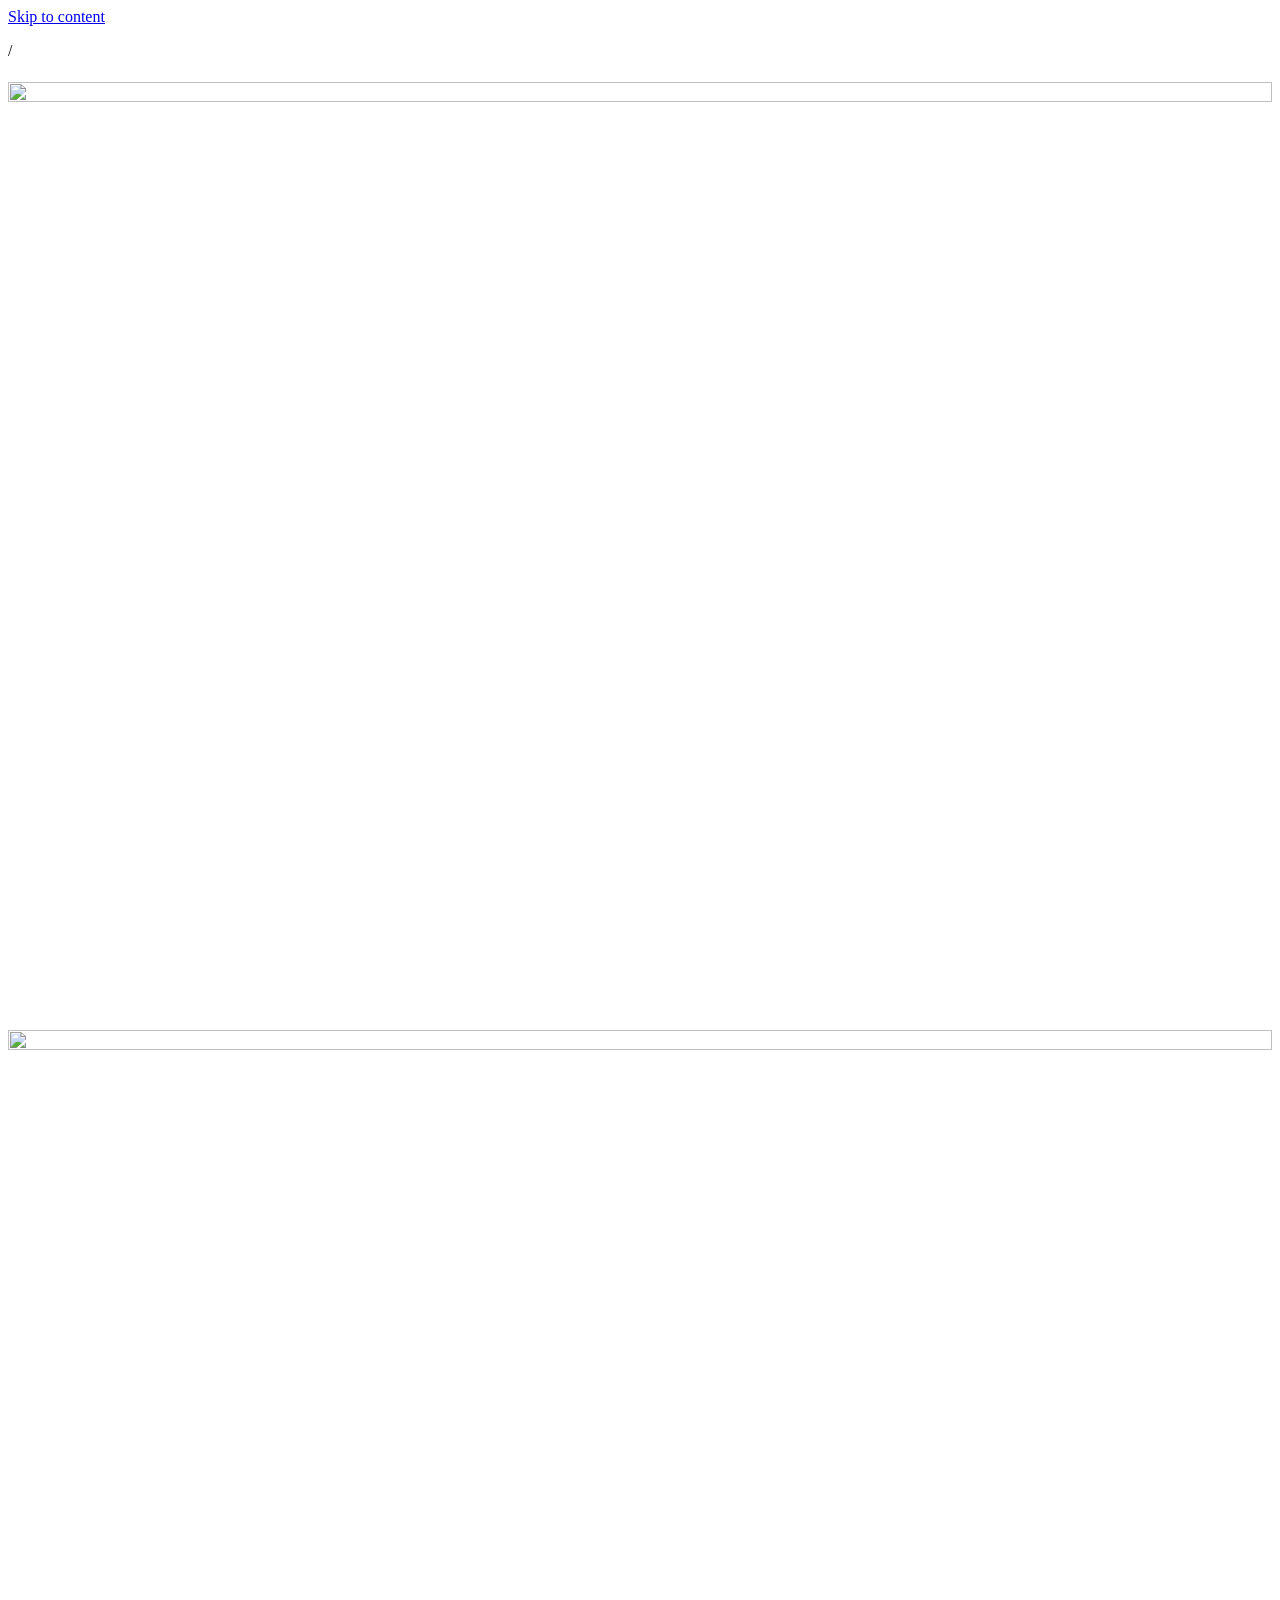
==== about.html @ 70709f26 "Add files via upload" ====
<!DOCTYPE html>
<html lang="en" dir="ltr">
<head>
<meta charset="utf-8">
<meta name="viewport" content="width=device-width, initial-scale=1">
<title data-i18n="about.title">Claris Dental Clinic</title>
<meta name="description" data-i18n-attr="content:about.desc" content="Claris Dental Clinic">
<meta name="theme-color" content="#14110D">
<meta property="og:type" content="website">
<meta property="og:title" data-i18n-attr="content:about.title" content="Claris Dental Clinic">
<meta property="og:description" data-i18n-attr="content:about.desc" content="Claris Dental Clinic">
<link rel="icon" href="assets/img/favicon.svg" type="image/svg+xml">
<link rel="preconnect" href="https://fonts.googleapis.com">
<link rel="preconnect" href="https://fonts.gstatic.com" crossorigin>
<link href="https://fonts.googleapis.com/css2?family=Bodoni+Moda:ital,opsz,wght@0,6..96,400..700;1,6..96,400..600&family=IBM+Plex+Sans+Arabic:wght@300;400;500;600;700&family=Inter:wght@300..700&family=Reem+Kufi:wght@400..700&display=swap" rel="stylesheet">
<link rel="stylesheet" href="assets/css/style.css">
</head>
<body data-page="about.html">
<a class="skip" href="#main">Skip to content</a>
<div id="siteHeaderMount"></div>
<main id="main">

<section class="phead">
  <div class="container">
    <p class="crumb"><a href="index.html" data-i18n="nav.home"></a> / <span data-i18n="nav.about"></span></p>
    <p class="eyebrow" data-i18n="about.eyebrow"></p>
    <h1 class="h1" style="max-width:16ch" data-i18n="about.h1"></h1>
    <p class="lead" style="margin-top:22px" data-i18n="about.lead"></p>
  </div>
</section>

<section class="section--tight">
  <div class="container grid g-2">
    <img class="reveal" src="assets/img/clinic/reception.jpg" alt="" style="border-radius:var(--r-xl);aspect-ratio:4/3;object-fit:cover;width:100%;box-shadow:var(--shadow)">
    <img class="reveal" data-d="2" src="assets/img/clinic/exterior.jpg" alt="" style="border-radius:var(--r-xl);aspect-ratio:4/3;object-fit:cover;width:100%;box-shadow:var(--shadow)">
  </div>
</section>

<section class="section">
  <div class="container split">
    <div class="reveal">
      <h2 class="h2" data-i18n="about.story.title"></h2>
    </div>
    <div class="reveal" data-d="2" style="display:grid;gap:20px">
      <p class="lead" data-i18n="about.story.p1"></p>
      <p class="lead" data-i18n="about.story.p2"></p>
      <p class="lead" data-i18n="about.story.p3"></p>
      <div><a href="services.html" class="link-arrow"><span data-i18n="cta.allServices"></span><span data-icon="arrow"></span></a></div>
    </div>
  </div>
</section>

<section class="section section--alt">
  <div class="container">
    <div class="shead reveal">
      <p class="eyebrow" data-i18n="about.values.eyebrow"></p>
      <h2 class="h2" data-i18n="about.values.title"></h2>
    </div>
    <div class="grid g-4">
      <div class="card reveal" data-d="1"><div class="card__icon" data-icon="shield"></div><h3 data-i18n="about.v1"></h3><p data-i18n="about.v1d"></p></div>
      <div class="card reveal" data-d="2"><div class="card__icon" data-icon="scan"></div><h3 data-i18n="about.v2"></h3><p data-i18n="about.v2d"></p></div>
      <div class="card reveal" data-d="3"><div class="card__icon" data-icon="money"></div><h3 data-i18n="about.v3"></h3><p data-i18n="about.v3d"></p></div>
      <div class="card reveal" data-d="4"><div class="card__icon" data-icon="heart"></div><h3 data-i18n="about.v4"></h3><p data-i18n="about.v4d"></p></div>
    </div>
  </div>
</section>

<section class="section">
  <div class="container">
    <div class="shead reveal">
      <p class="eyebrow" data-i18n="about.tech.eyebrow"></p>
      <h2 class="h2" data-i18n="about.tech.title"></h2>
      <p class="lead" style="margin-top:18px" data-i18n="about.tech.lead"></p>
    </div>
    <div class="grid g-3">
      <div class="card reveal" data-d="1"><div class="card__icon" data-icon="scan"></div><h3 data-i18n="about.t1"></h3><p data-i18n="about.t1d"></p></div>
      <div class="card reveal" data-d="2"><div class="card__icon" data-icon="xray"></div><h3 data-i18n="about.t2"></h3><p data-i18n="about.t2d"></p></div>
      <div class="card reveal" data-d="3"><div class="card__icon" data-icon="tooth"></div><h3 data-i18n="about.t3"></h3><p data-i18n="about.t3d"></p></div>
      <div class="card reveal" data-d="4"><div class="card__icon" data-icon="micro"></div><h3 data-i18n="about.t4"></h3><p data-i18n="about.t4d"></p></div>
      <div class="card reveal" data-d="5"><div class="card__icon" data-icon="guide"></div><h3 data-i18n="about.t5"></h3><p data-i18n="about.t5d"></p></div>
      <div class="card reveal" data-d="6"><div class="card__icon" data-icon="implant"></div><h3 data-i18n="about.t6"></h3><p data-i18n="about.t6d"></p></div>
    </div>
  </div>
</section>

<section class="section section--tight">
  <div class="container">
    <div class="cta reveal">
      <div class="cta__inner">
        <div><h2 class="h2" data-i18n="home.cta.title"></h2><p data-i18n="home.cta.lead"></p></div>
        <div class="cta__actions">
          <a href="contact.html" class="btn btn--light btn--lg" data-i18n="cta.book"></a>
          <a href="#" data-href="wa" class="btn btn--outline-light btn--lg" data-i18n="cta.whatsapp"></a>
        </div>
      </div>
    </div>
  </div>
</section>
</main>
<div id="siteFooterMount"></div>
<script src="assets/js/main.js" defer></script>
<script src="assets/js/i18n.js" defer></script>
</body>
</html>
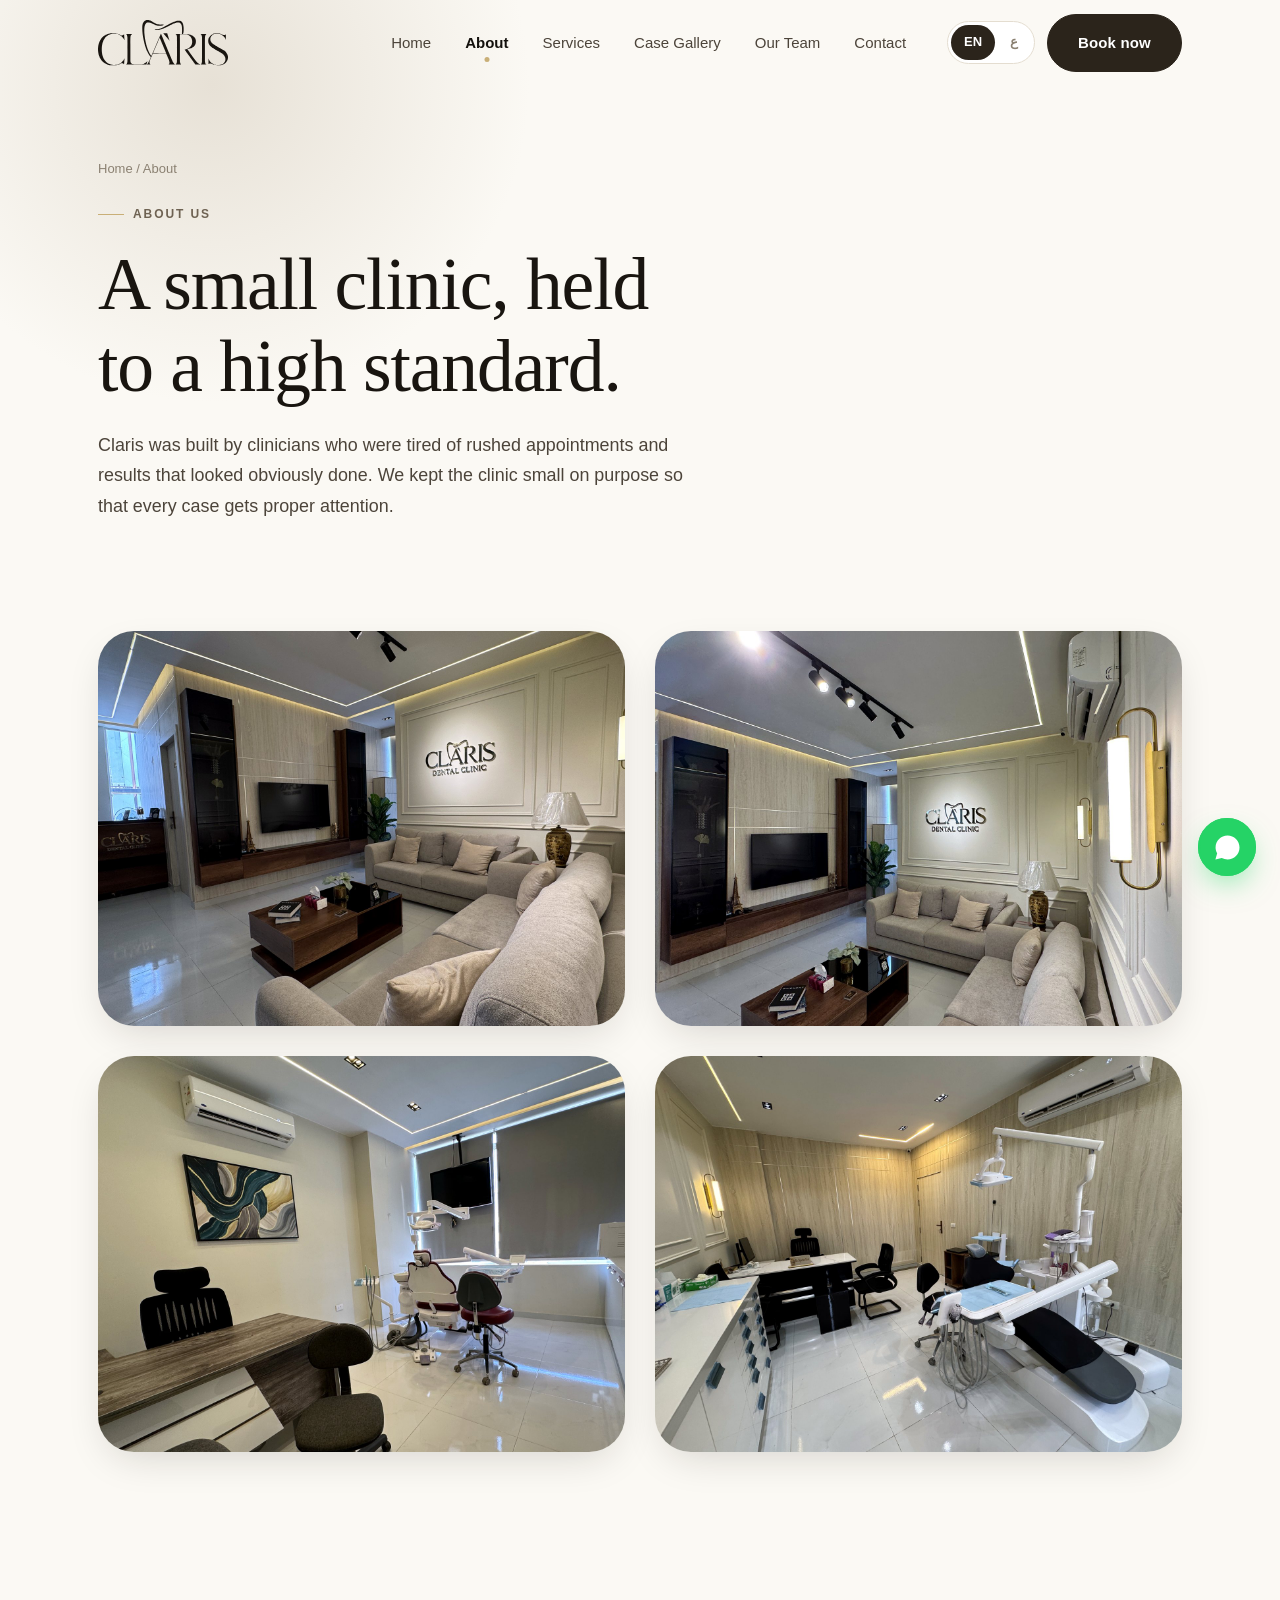
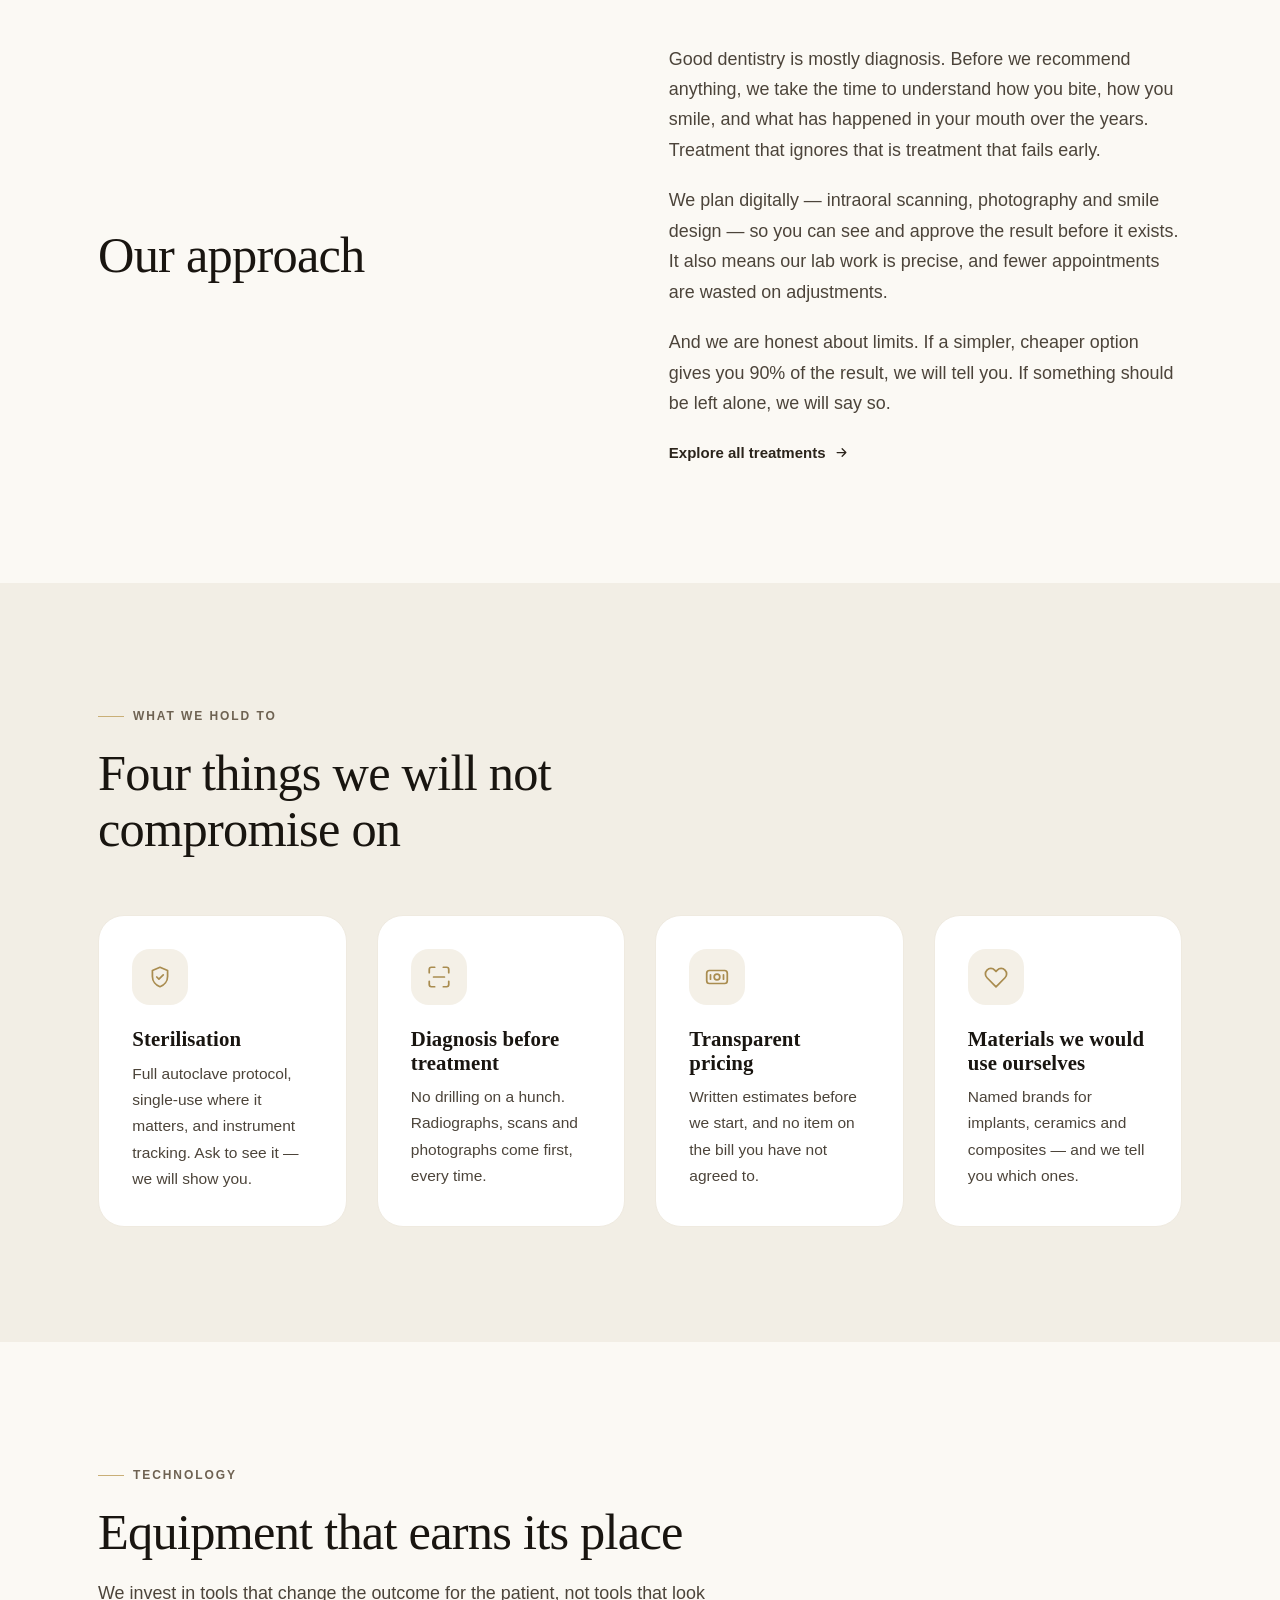
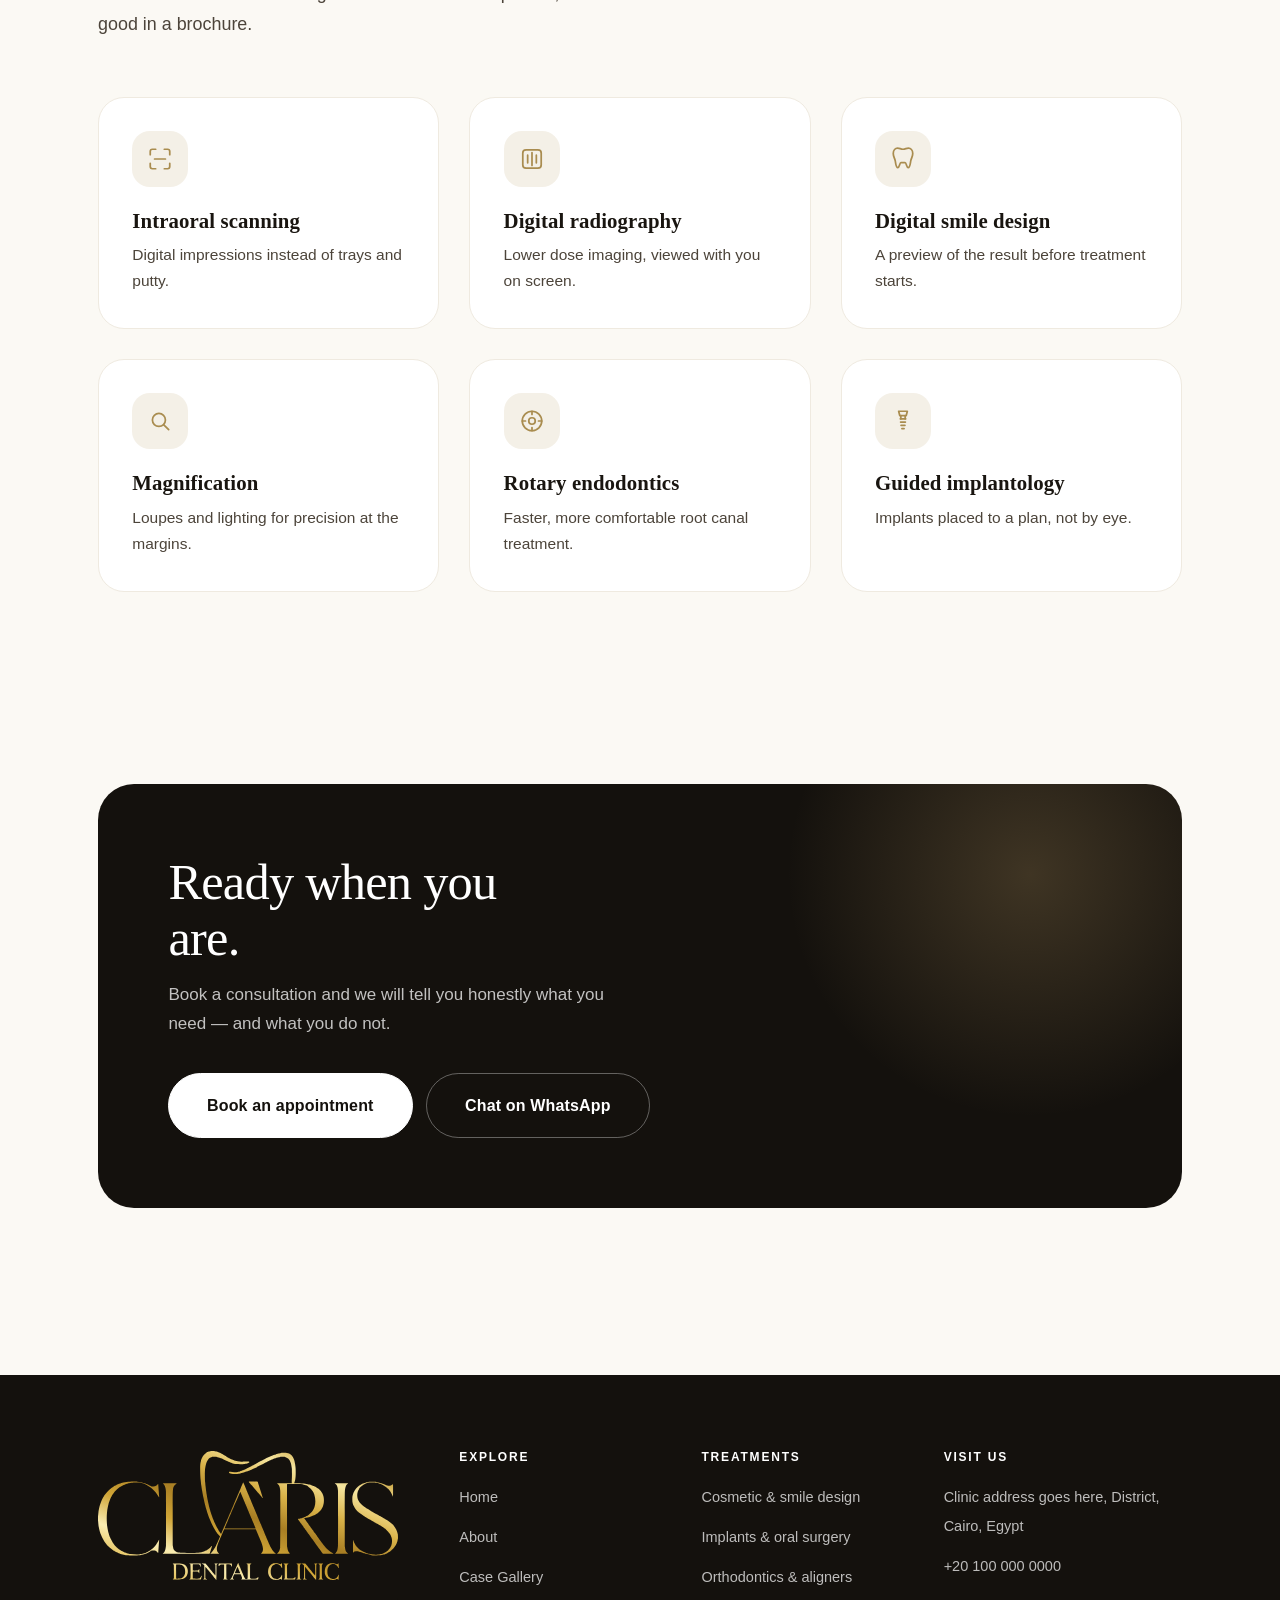
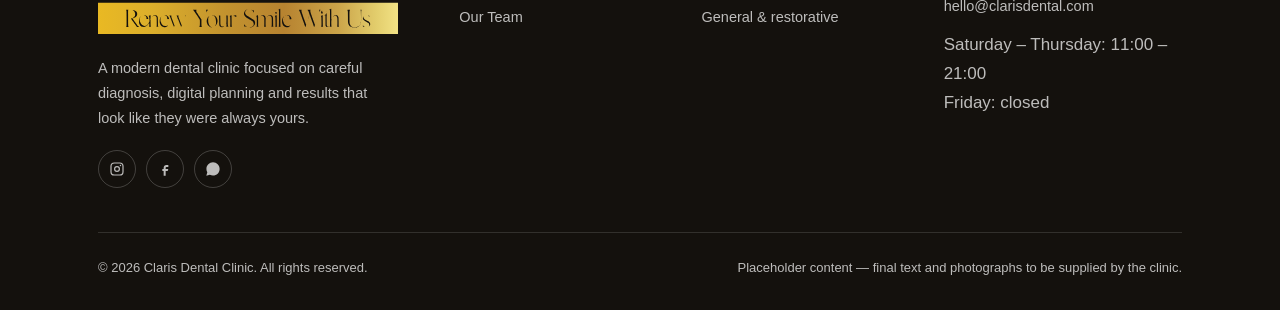
==== commit d4997f60: "Add files via upload" ====
--- a/about.html
+++ b/about.html
@@ -31,8 +31,10 @@
 
 <section class="section--tight">
   <div class="container grid g-2">
-    <img class="reveal" src="assets/img/clinic/reception.jpg" alt="" style="border-radius:var(--r-xl);aspect-ratio:4/3;object-fit:cover;width:100%;box-shadow:var(--shadow)">
-    <img class="reveal" data-d="2" src="assets/img/clinic/exterior.jpg" alt="" style="border-radius:var(--r-xl);aspect-ratio:4/3;object-fit:cover;width:100%;box-shadow:var(--shadow)">
+    <img class="reveal" src="assets/img/clinic/reception.jpg" alt="The Claris reception and waiting area" loading="lazy" width="1600" height="1200" style="border-radius:var(--r-xl);aspect-ratio:4/3;object-fit:cover;width:100%;box-shadow:var(--shadow);height:auto">
+    <img class="reveal" data-d="2" src="assets/img/clinic/waiting.jpg" alt="The waiting area at Claris Dental Clinic" loading="lazy" width="1600" height="1200" style="border-radius:var(--r-xl);aspect-ratio:4/3;object-fit:cover;width:100%;box-shadow:var(--shadow);height:auto">
+    <img class="reveal" src="assets/img/clinic/room.jpg" alt="A treatment room at Claris Dental Clinic" loading="lazy" width="1600" height="1200" style="border-radius:var(--r-xl);aspect-ratio:4/3;object-fit:cover;width:100%;box-shadow:var(--shadow);height:auto">
+    <img class="reveal" data-d="2" src="assets/img/clinic/room-2.jpg" alt="A second treatment room at Claris Dental Clinic" loading="lazy" width="1600" height="1200" style="border-radius:var(--r-xl);aspect-ratio:4/3;object-fit:cover;width:100%;box-shadow:var(--shadow);height:auto">
   </div>
 </section>
 
--- a/assets/css/style.css
+++ b/assets/css/style.css
@@ -0,0 +1,530 @@
+/* ==========================================================================
+   Claris Dental — Design System
+   Every colour, font and radius is a token below. To re-brand the whole
+   site, change ONLY the :root block. Nothing else needs to be touched.
+   ========================================================================== */
+
+:root{
+  /* --- BRAND — taken from the clinic logo and the clinic's colour codes ---
+     #C1B8A6 greige · #B8A28F taupe · #C9AF77 gold · logo black          */
+  --brand-900:#14110D;   /* logo black — dark sections, footer          */
+  --brand-800:#1E1913;
+  --brand-700:#2B241B;   /* primary button                              */
+  --brand-500:#6E6252;   /* muted brand text                            */
+  --brand-300:#B8A28F;   /* clinic taupe — borders, dividers            */
+  --brand-100:#E7E1D6;
+  --brand-50:#F4F0E7;
+
+  --sand:#C1B8A6;        /* clinic greige                               */
+  --accent-700:#8E7238;
+  --accent-600:#A98C4F;  /* gold, dark enough for text on cream         */
+  --accent-500:#C9AF77;  /* clinic gold                                 */
+  --accent-200:#E7D8B4;
+  --accent-50:#F8F2E4;
+
+  /* --- NEUTRALS --- */
+  --bg:#FBF9F4;
+  --surface:#FFFFFF;
+  --surface-2:#F2EEE5;
+  --ink:#191510;
+  --ink-2:#4C443A;
+  --muted:#8B8172;
+  --line:#E4DDD0;
+  --line-soft:#EFEAE0;
+
+  /* --- TYPE --- */
+  --font-display:'Bodoni Moda', 'Didot', 'Times New Roman', Georgia, serif;
+  --font-body:'Inter', -apple-system, BlinkMacSystemFont, 'Segoe UI', sans-serif;
+  --font-display-ar:'Reem Kufi', 'Segoe UI', Tahoma, sans-serif;
+  --font-body-ar:'IBM Plex Sans Arabic', 'Segoe UI', Tahoma, sans-serif;
+
+  /* --- SHAPE + DEPTH --- */
+  --r-sm:10px;
+  --r:16px;
+  --r-lg:26px;
+  --r-xl:36px;
+  --shadow-xs:0 1px 2px rgba(25,21,16,.06);
+  --shadow-sm:0 4px 14px rgba(25,21,16,.07);
+  --shadow:0 14px 40px -12px rgba(25,21,16,.18);
+  --shadow-lg:0 34px 70px -24px rgba(25,21,16,.30);
+
+  /* --- LAYOUT --- */
+  --container:1180px;
+  --gutter:clamp(20px, 5vw, 48px);
+  --header-h:86px;
+
+  --gold-grad:linear-gradient(100deg,#8E7238 0%,#D9BE84 20%,#F0E0B6 38%,#C9AF77 58%,#9A7F44 78%,#E3CB93 100%);
+
+  --ease:cubic-bezier(.22,1,.36,1);
+  --t:.45s var(--ease);
+}
+
+/* ==========================  RESET  ====================================== */
+*,*::before,*::after{box-sizing:border-box;}
+html{-webkit-text-size-adjust:100%;scroll-behavior:smooth;scroll-padding-top:calc(var(--header-h) + 20px);}
+body{
+  margin:0;background:var(--bg);color:var(--ink);
+  font-family:var(--font-body);font-size:17px;line-height:1.7;font-weight:400;
+  -webkit-font-smoothing:antialiased;overflow-x:hidden;
+}
+img,svg,video{max-width:100%;display:block;}
+a{color:inherit;text-decoration:none;}
+button,input,select,textarea{font:inherit;color:inherit;}
+h1,h2,h3,h4{margin:0;font-family:var(--font-display);font-weight:500;line-height:1.12;letter-spacing:-.015em;}
+p{margin:0;}
+ul{margin:0;padding:0;list-style:none;}
+::selection{background:var(--brand-100);color:var(--brand-900);}
+
+/* Arabic / RTL typography swap */
+[dir="rtl"] body{font-family:var(--font-body-ar);line-height:1.85;}
+[dir="rtl"] h1,[dir="rtl"] h2,[dir="rtl"] h3,[dir="rtl"] h4{font-family:var(--font-display-ar);letter-spacing:0;line-height:1.3;font-weight:500;}
+[dir="rtl"] .eyebrow{letter-spacing:.06em;}
+
+/* ==========================  UTILITIES  ================================== */
+.container{width:100%;max-width:var(--container);margin-inline:auto;padding-inline:var(--gutter);}
+.section{padding-block:clamp(64px,9vw,124px);}
+.section--tight{padding-block:clamp(48px,6vw,84px);}
+.section--alt{background:var(--surface-2);}
+.section--brand{background:var(--brand-900);color:#fff;}
+.center{text-align:center;}
+
+.eyebrow{
+  display:inline-flex;align-items:center;gap:9px;
+  font-family:var(--font-body);font-size:12px;font-weight:600;
+  letter-spacing:.16em;text-transform:uppercase;color:var(--brand-500);margin:0 0 18px;
+}
+[dir="rtl"] .eyebrow{font-family:var(--font-body-ar);text-transform:none;font-size:13px;}
+.eyebrow::before{content:"";width:26px;height:1px;background:var(--accent-500);flex:none;}
+.section--brand .eyebrow{color:var(--accent-500);}
+
+.h1{font-size:clamp(2.6rem,6.2vw,4.6rem);}
+.h2{font-size:clamp(2rem,4.2vw,3.15rem);}
+.h3{font-size:clamp(1.35rem,2.2vw,1.7rem);}
+.lead{font-size:clamp(1.02rem,1.4vw,1.16rem);color:var(--ink-2);max-width:62ch;}
+.muted{color:var(--muted);}
+.section--brand .lead,.section--brand .muted{color:rgba(255,255,255,.76);}
+
+.stack>*+*{margin-top:var(--sp,18px)}
+.grid{display:grid;gap:clamp(18px,2.4vw,30px);}
+.g-2{grid-template-columns:repeat(2,1fr);}
+.g-3{grid-template-columns:repeat(3,1fr);}
+.g-4{grid-template-columns:repeat(4,1fr);}
+@media(max-width:980px){.g-3,.g-4{grid-template-columns:repeat(2,1fr);}}
+@media(max-width:620px){.g-2,.g-3,.g-4{grid-template-columns:1fr;}}
+
+/* ==========================  BUTTONS  ==================================== */
+.btn{
+  --btn-bg:var(--brand-700);--btn-fg:#fff;--btn-bd:var(--brand-700);
+  display:inline-flex;align-items:center;justify-content:center;gap:10px;
+  padding:15px 30px;border-radius:100px;border:1px solid var(--btn-bd);
+  background:var(--btn-bg);color:var(--btn-fg);
+  font-size:15px;font-weight:600;letter-spacing:.01em;cursor:pointer;
+  transition:transform .3s var(--ease),box-shadow .3s var(--ease),background .3s,color .3s,border-color .3s;
+  will-change:transform;
+}
+.btn:hover{transform:translateY(-2px);box-shadow:var(--shadow);}
+.btn:active{transform:translateY(0);}
+.btn--ghost{--btn-bg:transparent;--btn-fg:var(--ink);--btn-bd:var(--line);}
+.btn--ghost:hover{--btn-bd:var(--brand-500);--btn-fg:var(--brand-700);}
+.btn--light{--btn-bg:#fff;--btn-fg:var(--brand-900);--btn-bd:#fff;}
+.btn--outline-light{--btn-bg:transparent;--btn-fg:#fff;--btn-bd:rgba(255,255,255,.34);}
+.btn--outline-light:hover{--btn-bd:#fff;}
+.btn--gold{--btn-bg:var(--accent-500);--btn-fg:#2A2110;--btn-bd:var(--accent-500);}
+.btn--lg{padding:18px 38px;font-size:16px;}
+.btn svg{width:17px;height:17px;flex:none;}
+[dir="rtl"] .btn .icon-arrow{transform:scaleX(-1);}
+
+.link-arrow{
+  display:inline-flex;align-items:center;gap:8px;font-size:15px;font-weight:600;
+  color:var(--brand-700);transition:gap .3s var(--ease);
+}
+.link-arrow:hover{gap:14px;}
+.link-arrow svg{width:15px;height:15px;}
+[dir="rtl"] .link-arrow svg{transform:scaleX(-1);}
+
+/* ==========================  HEADER  ===================================== */
+.header{
+  position:fixed;inset-block-start:0;inset-inline:0;z-index:90;
+  height:var(--header-h);display:flex;align-items:center;
+  background:rgba(250,248,245,0);border-bottom:1px solid transparent;
+  transition:background .4s var(--ease),border-color .4s,height .4s var(--ease),box-shadow .4s;
+}
+.header.is-solid{
+  background:rgba(250,248,245,.88);backdrop-filter:blur(16px);-webkit-backdrop-filter:blur(16px);
+  border-block-end-color:var(--line);height:70px;
+}
+.header__inner{display:flex;align-items:center;gap:26px;width:100%;max-width:var(--container);margin-inline:auto;padding-inline:var(--gutter);}
+.brand{display:flex;align-items:center;gap:13px;margin-inline-end:auto;flex:none;position:relative;z-index:3;}
+.brand__mark{height:46px;width:auto;flex:none;transition:height .4s var(--ease);}
+.header.is-solid .brand__mark{height:38px;}
+@media(max-width:520px){.brand__mark{height:38px;}.header.is-solid .brand__mark{height:34px;}}
+.brand__text{display:flex;flex-direction:column;line-height:1;gap:5px;}
+.brand__name{
+  font-family:var(--font-display);font-size:25px;font-weight:600;letter-spacing:.10em;
+  color:var(--ink);text-transform:uppercase;
+}
+.brand__sub{
+  font-family:var(--font-body);font-size:8.5px;font-weight:600;letter-spacing:.30em;
+  text-transform:uppercase;color:var(--accent-600);
+}
+/* the wordmark is the brand — it stays latin in both languages */
+[dir="rtl"] .brand__name,[dir="rtl"] .brand__sub{font-family:inherit;}
+[dir="rtl"] .brand__name{font-family:var(--font-display);letter-spacing:.10em;}
+[dir="rtl"] .brand__sub{font-family:var(--font-body);letter-spacing:.30em;}
+
+/* full logo lockup — the clinic logo, rebuilt as vector */
+.lockup{display:block;width:100%;max-width:300px;height:auto;}
+.lockup--footer{margin-bottom:22px;}
+
+.nav{display:flex;align-items:center;gap:4px;}
+.nav a{
+  position:relative;padding:9px 15px;border-radius:100px;font-size:15px;font-weight:500;color:var(--ink-2);
+  transition:color .25s,background .25s;
+}
+.nav a:hover{color:var(--brand-700);background:var(--brand-50);}
+.nav a.is-active{color:var(--brand-900);font-weight:600;}
+.nav a.is-active::after{
+  content:"";position:absolute;inset-block-end:2px;inset-inline-start:50%;transform:translateX(-50%);
+  width:5px;height:5px;border-radius:50%;background:var(--accent-500);
+}
+.header__actions{display:flex;align-items:center;gap:12px;flex:none;position:relative;z-index:3;}
+
+.lang{
+  display:inline-flex;align-items:center;background:var(--surface);border:1px solid var(--line);
+  border-radius:100px;padding:3px;gap:2px;
+}
+.lang button{
+  border:0;background:transparent;border-radius:100px;padding:6px 13px;font-size:13px;font-weight:600;
+  color:var(--muted);cursor:pointer;transition:background .3s var(--ease),color .3s;
+}
+.lang button.is-on{background:var(--brand-700);color:#fff;}
+
+.burger{display:none;width:44px;height:44px;border:1px solid var(--line);background:var(--surface);border-radius:12px;cursor:pointer;padding:0;flex-direction:column;align-items:center;justify-content:center;}
+.burger span{display:block;width:18px;height:1.6px;background:var(--ink);border-radius:2px;transition:transform .35s var(--ease),opacity .2s;}
+.burger span+span{margin-top:5px;}
+body.nav-open .burger span:nth-child(1){transform:translateY(6.6px) rotate(45deg);}
+body.nav-open .burger span:nth-child(2){opacity:0;}
+body.nav-open .burger span:nth-child(3){transform:translateY(-6.6px) rotate(-45deg);}
+
+@media(max-width:1040px){
+  .burger{display:flex;}
+  .nav{
+    position:fixed;inset-block-start:0;inset-inline-end:0;height:100dvh;width:min(340px,86vw);
+    flex-direction:column;align-items:stretch;justify-content:center;gap:6px;
+    background:var(--surface);padding:calc(var(--header-h) + 20px) 26px 32px;box-shadow:var(--shadow-lg);
+    transform:translateX(110%);transition:transform .5s var(--ease);z-index:2;overflow-y:auto;
+  }
+  [dir="rtl"] .nav{transform:translateX(-110%);}
+  body.nav-open .nav{transform:translateX(0);}
+  .nav a{padding:15px 18px;font-size:19px;border-radius:14px;}
+  .nav a.is-active::after{display:none;}
+  .nav a.is-active{background:var(--brand-50);}
+  .header__cta{display:none;}
+}
+.nav-scrim{position:fixed;inset:0;background:rgba(10,32,29,.42);backdrop-filter:blur(3px);opacity:0;visibility:hidden;transition:.4s;z-index:80;}
+body.nav-open .nav-scrim{opacity:1;visibility:visible;}
+
+/* ==========================  REVEAL  ===================================== */
+.reveal{opacity:0;transform:translateY(26px);transition:opacity .9s var(--ease),transform .9s var(--ease);}
+.reveal.is-in{opacity:1;transform:none;}
+.reveal[data-d="1"]{transition-delay:.09s}.reveal[data-d="2"]{transition-delay:.18s}
+.reveal[data-d="3"]{transition-delay:.27s}.reveal[data-d="4"]{transition-delay:.36s}
+.reveal[data-d="5"]{transition-delay:.45s}.reveal[data-d="6"]{transition-delay:.54s}
+@media(prefers-reduced-motion:reduce){
+  .reveal{opacity:1!important;transform:none!important;}
+  html{scroll-behavior:auto;}
+}
+
+/* ==========================  HERO  ======================================= */
+.hero{position:relative;padding-block:calc(var(--header-h) + clamp(48px,7vw,86px)) clamp(56px,7vw,100px);overflow:hidden;}
+.hero::before{
+  content:"";position:absolute;inset-block-start:-30%;inset-inline-end:-16%;width:min(760px,80vw);aspect-ratio:1;
+  background:radial-gradient(circle at 50% 50%,var(--brand-100),transparent 66%);z-index:0;pointer-events:none;
+}
+.hero__inner{position:relative;z-index:1;display:grid;grid-template-columns:1.05fr .95fr;gap:clamp(32px,5vw,72px);align-items:center;}
+@media(max-width:940px){.hero__inner{grid-template-columns:1fr;}}
+.hero h1{margin-block:0 22px;}
+.hero h1 em{font-style:italic;color:var(--brand-700);}
+.hero__actions{display:flex;flex-wrap:wrap;gap:14px;margin-top:34px;}
+.hero__trust{display:flex;flex-wrap:wrap;gap:26px;margin-top:44px;padding-top:30px;border-top:1px solid var(--line);}
+.hero__trust div{min-width:96px;}
+.hero__trust b{display:block;font-family:var(--font-display);font-size:2rem;font-weight:600;color:var(--brand-900);line-height:1;}
+[dir="rtl"] .hero__trust b{font-family:var(--font-body-ar);}
+.hero__trust span{font-size:13.5px;color:var(--muted);}
+
+.hero__media{position:relative;}
+.hero__media .ph{border-radius:var(--r-xl);aspect-ratio:4/5;box-shadow:var(--shadow-lg);}
+.hero__badge{
+  position:absolute;inset-block-end:26px;inset-inline-start:-26px;
+  background:var(--surface);border-radius:var(--r-lg);padding:18px 22px;box-shadow:var(--shadow);
+  display:flex;align-items:center;gap:14px;max-width:260px;
+}
+@media(max-width:940px){.hero__badge{inset-inline-start:14px;}}
+.hero__badge .stars{color:var(--accent-500);font-size:14px;letter-spacing:2px;}
+.hero__badge b{display:block;font-size:15px;}
+.hero__badge span{font-size:12.5px;color:var(--muted);}
+
+/* ==========================  PLACEHOLDER MEDIA  ========================== */
+/* Real <img> tags point at real placeholder files; .ph is the CSS fallback
+   used where no file exists yet. Both are replaced the same way. */
+.ph{
+  position:relative;width:100%;background:
+    linear-gradient(135deg,var(--brand-50),var(--surface-2));
+  border:1px dashed var(--brand-300);border-radius:var(--r-lg);
+  display:grid;place-items:center;color:var(--brand-500);overflow:hidden;
+}
+.ph::after{
+  content:attr(data-label);position:absolute;inset-block-end:14px;inset-inline:14px;
+  font-family:var(--font-body);font-size:11px;font-weight:600;letter-spacing:.1em;text-transform:uppercase;
+  color:var(--brand-500);opacity:.8;text-align:center;
+}
+.ph svg{width:38px;height:38px;opacity:.4;}
+.ph--photo{border-style:solid;border-color:var(--line);}
+
+/* ==========================  CARDS  ====================================== */
+.card{
+  background:var(--surface);border:1px solid var(--line-soft);border-radius:var(--r-lg);
+  padding:clamp(24px,2.6vw,34px);transition:transform .5s var(--ease),box-shadow .5s var(--ease),border-color .4s;
+  height:100%;display:flex;flex-direction:column;
+}
+.card:hover{transform:translateY(-6px);box-shadow:var(--shadow);border-color:var(--brand-100);}
+.card__icon{
+  width:56px;height:56px;border-radius:18px;display:grid;place-items:center;margin-bottom:22px;
+  background:var(--brand-50);color:var(--accent-600);flex:none;transition:background .4s,color .4s;
+}
+.card:hover .card__icon{background:var(--brand-900);color:var(--accent-500);}
+.card__icon svg{width:26px;height:26px;}
+.card h3{margin-bottom:10px;font-size:1.3rem;}
+.card p{color:var(--ink-2);font-size:15.5px;}
+.card .link-arrow{margin-top:auto;padding-top:20px;}
+.card__list{margin-top:16px;display:flex;flex-wrap:wrap;gap:7px;}
+.card__list li{font-size:12.5px;padding:5px 12px;border-radius:100px;background:var(--surface-2);color:var(--ink-2);}
+
+/* ==========================  SECTION HEAD  =============================== */
+.shead{max-width:660px;margin-bottom:clamp(34px,4.5vw,58px);}
+.shead--center{margin-inline:auto;text-align:center;}
+.shead--center .eyebrow{justify-content:center;}
+.shead--center .lead{margin-inline:auto;}
+.shead h2+.lead{margin-top:18px;}
+.shead--split{max-width:none;display:flex;align-items:flex-end;justify-content:space-between;gap:30px;flex-wrap:wrap;}
+.shead--split>div{max-width:620px;}
+
+/* ==========================  BEFORE / AFTER  ============================= */
+.ba{
+  position:relative;border-radius:var(--r-lg);overflow:hidden;aspect-ratio:4/3;
+  background:var(--surface-2);cursor:ew-resize;user-select:none;box-shadow:var(--shadow-sm);
+  touch-action:pan-y;
+}
+.ba__img{position:absolute;inset:0;width:100%;height:100%;object-fit:cover;}
+.ba__after{clip-path:inset(0 0 0 50%);}
+.ba__tag{
+  position:absolute;inset-block-start:14px;z-index:3;background:rgba(10,32,29,.62);color:#fff;
+  backdrop-filter:blur(6px);padding:5px 13px;border-radius:100px;
+  font-family:var(--font-body);font-size:11px;font-weight:600;letter-spacing:.11em;text-transform:uppercase;
+  pointer-events:none;
+}
+[dir="rtl"] .ba__tag{font-family:var(--font-body-ar);letter-spacing:0;text-transform:none;font-size:12px;}
+.ba__tag--b{left:14px;}
+.ba__tag--a{right:14px;background:rgba(142,114,56,.82);}
+.ba__handle{position:absolute;inset-block:0;left:50%;width:2px;background:#fff;z-index:4;pointer-events:none;box-shadow:0 0 0 1px rgba(0,0,0,.08);}
+.ba__knob{
+  position:absolute;top:50%;left:50%;transform:translate(-50%,-50%);
+  width:46px;height:46px;border-radius:50%;background:#fff;box-shadow:var(--shadow);
+  display:grid;place-items:center;color:var(--brand-700);
+}
+.ba__knob svg{width:20px;height:20px;}
+
+/* ==========================  CASE GALLERY  =============================== */
+.filters{display:flex;flex-wrap:wrap;gap:9px;margin-bottom:34px;}
+.filters button{
+  border:1px solid var(--line);background:var(--surface);border-radius:100px;padding:9px 20px;
+  font-size:14px;font-weight:500;color:var(--ink-2);cursor:pointer;transition:.3s var(--ease);
+}
+.filters button:hover{border-color:var(--brand-300);}
+.filters button.is-on{background:var(--brand-700);border-color:var(--brand-700);color:#fff;}
+
+.case{background:var(--surface);border:1px solid var(--line-soft);border-radius:var(--r-lg);overflow:hidden;transition:transform .5s var(--ease),box-shadow .5s var(--ease);}
+.case:hover{transform:translateY(-5px);box-shadow:var(--shadow);}
+.case__body{padding:22px 24px 26px;}
+.case__meta{display:flex;align-items:center;gap:9px;margin-bottom:9px;}
+.chip{font-size:11.5px;font-weight:600;letter-spacing:.09em;text-transform:uppercase;color:var(--brand-700);background:var(--brand-50);padding:4px 11px;border-radius:100px;}
+[dir="rtl"] .chip{letter-spacing:0;text-transform:none;font-size:12.5px;}
+.case h3{font-size:1.18rem;margin-bottom:7px;}
+.case p{font-size:14.5px;color:var(--muted);}
+.case.is-hidden{display:none;}
+
+/* ==========================  TEAM  ======================================= */
+.member{text-align:center;}
+.member__photo{position:relative;border-radius:var(--r-lg);overflow:hidden;aspect-ratio:3/4;margin-bottom:20px;background:var(--surface-2);}
+.member__photo img,.member__photo .ph{width:100%;height:100%;object-fit:cover;border-radius:0;transition:transform .7s var(--ease);}
+.member:hover .member__photo img{transform:scale(1.045);}
+.member h3{font-size:1.22rem;margin-bottom:4px;}
+.member .role{font-size:13.5px;color:var(--accent-600);font-weight:600;letter-spacing:.05em;}
+.member .bio{font-size:14.5px;color:var(--muted);margin-top:11px;}
+.member__social{display:flex;justify-content:center;gap:10px;margin-top:16px;}
+.member__social a{width:36px;height:36px;border-radius:50%;border:1px solid var(--line);display:grid;place-items:center;color:var(--muted);transition:.3s;}
+.member__social a:hover{background:var(--brand-700);border-color:var(--brand-700);color:#fff;}
+.member__social svg{width:15px;height:15px;}
+
+/* ==========================  STEPS  ====================================== */
+.steps{counter-reset:s;display:grid;gap:2px;}
+.step{
+  display:grid;grid-template-columns:auto 1fr;gap:24px;align-items:start;
+  padding:28px 0;border-bottom:1px solid var(--line);
+}
+.step:last-child{border-bottom:0;}
+.step__n{
+  counter-increment:s;width:52px;height:52px;border-radius:50%;flex:none;
+  display:grid;place-items:center;border:1px solid var(--brand-300);color:var(--brand-700);
+  font-family:var(--font-display);font-size:19px;font-weight:600;
+}
+.step__n::before{content:"0" counter(s);}
+[dir="rtl"] .step__n{font-family:var(--font-body-ar);}
+.step h3{font-size:1.22rem;margin-bottom:7px;}
+.step p{color:var(--ink-2);font-size:15.5px;}
+
+/* ==========================  TESTIMONIALS  =============================== */
+.quote{
+  background:var(--surface);border:1px solid var(--line-soft);border-radius:var(--r-lg);
+  padding:clamp(26px,3vw,36px);height:100%;display:flex;flex-direction:column;
+}
+.quote .stars{color:var(--accent-500);letter-spacing:3px;font-size:14px;margin-bottom:16px;}
+.quote p{font-family:var(--font-display);font-size:1.12rem;line-height:1.6;color:var(--ink);flex:1;}
+[dir="rtl"] .quote p{font-family:var(--font-body-ar);font-size:1.05rem;}
+.quote footer{display:flex;align-items:center;gap:12px;margin-top:24px;padding-top:20px;border-top:1px solid var(--line-soft);}
+.quote .avatar{width:42px;height:42px;border-radius:50%;background:var(--brand-100);color:var(--brand-700);display:grid;place-items:center;font-weight:600;font-size:15px;flex:none;}
+.quote cite{font-style:normal;font-size:14.5px;font-weight:600;display:block;}
+.quote small{font-size:12.5px;color:var(--muted);}
+
+/* ==========================  FAQ  ======================================== */
+.faq{border-top:1px solid var(--line);}
+.faq details{border-bottom:1px solid var(--line);}
+.faq summary{
+  list-style:none;cursor:pointer;padding:24px 0;display:flex;align-items:center;gap:18px;
+  font-family:var(--font-display);font-size:1.15rem;font-weight:500;color:var(--ink);
+}
+[dir="rtl"] .faq summary{font-family:var(--font-body-ar);font-size:1.05rem;font-weight:600;}
+.faq summary::-webkit-details-marker{display:none;}
+.faq summary::after{
+  content:"";margin-inline-start:auto;flex:none;width:26px;height:26px;border-radius:50%;
+  border:1px solid var(--line);background:
+    linear-gradient(var(--brand-700),var(--brand-700)) center/11px 1.5px no-repeat,
+    linear-gradient(var(--brand-700),var(--brand-700)) center/1.5px 11px no-repeat;
+  transition:transform .4s var(--ease),background-color .3s;
+}
+.faq details[open] summary::after{transform:rotate(135deg);}
+.faq .faq__a{padding:0 0 26px;max-width:74ch;color:var(--ink-2);font-size:15.5px;}
+
+/* ==========================  CTA BAND  =================================== */
+.cta{position:relative;overflow:hidden;background:var(--brand-900);color:#fff;border-radius:var(--r-xl);padding:clamp(40px,5.5vw,74px);}
+.cta::before{content:"";position:absolute;inset-block-start:-40%;inset-inline-end:-10%;width:520px;aspect-ratio:1;background:radial-gradient(circle,rgba(200,166,107,.24),transparent 66%);}
+.cta__inner{position:relative;display:flex;align-items:center;justify-content:space-between;gap:34px;flex-wrap:wrap;}
+.cta h2{color:#fff;max-width:16ch;}
+.cta p{color:rgba(255,255,255,.74);margin-top:14px;max-width:48ch;}
+.cta__actions{display:flex;gap:13px;flex-wrap:wrap;}
+
+/* ==========================  FORM  ======================================= */
+.form{display:grid;gap:18px;}
+.field{display:grid;gap:8px;}
+.field label{font-size:13.5px;font-weight:600;color:var(--ink-2);}
+.field label span{color:var(--accent-600);}
+.field input,.field select,.field textarea{
+  width:100%;padding:14px 17px;border:1px solid var(--line);border-radius:var(--r-sm);
+  background:var(--surface);font-size:15.5px;transition:border-color .3s,box-shadow .3s;
+}
+.field textarea{min-height:126px;resize:vertical;}
+.field input:focus,.field select:focus,.field textarea:focus{
+  outline:none;border-color:var(--brand-500);box-shadow:0 0 0 4px var(--brand-50);
+}
+.form__row{display:grid;grid-template-columns:1fr 1fr;gap:18px;}
+@media(max-width:620px){.form__row{grid-template-columns:1fr;}}
+.form__note{font-size:13px;color:var(--muted);}
+.form__ok{
+  display:none;background:var(--brand-50);border:1px solid var(--brand-300);color:var(--brand-900);
+  border-radius:var(--r);padding:16px 20px;font-size:15px;
+}
+.form__ok.is-on{display:block;}
+
+/* ==========================  INFO ROWS  ================================== */
+.info{display:flex;gap:16px;align-items:flex-start;padding:20px 0;border-bottom:1px solid var(--line-soft);}
+.info:last-child{border-bottom:0;}
+.info__ic{width:44px;height:44px;border-radius:14px;background:var(--brand-50);color:var(--brand-700);display:grid;place-items:center;flex:none;}
+.info__ic svg{width:20px;height:20px;}
+.info b{display:block;font-size:15px;margin-bottom:3px;}
+.info span,.info a{font-size:15px;color:var(--muted);}
+.info a:hover{color:var(--brand-700);}
+
+/* ==========================  FOOTER  ===================================== */
+.footer{background:var(--brand-900);color:rgba(255,255,255,.72);padding-block:clamp(52px,6vw,82px) 30px;margin-top:clamp(60px,7vw,100px);}
+.footer__grid{display:grid;grid-template-columns:1.6fr 1fr 1fr 1.2fr;gap:clamp(26px,3.4vw,50px);}
+@media(max-width:900px){.footer__grid{grid-template-columns:1fr 1fr;}}
+@media(max-width:560px){.footer__grid{grid-template-columns:1fr;}}
+.footer h4{color:#fff;font-family:var(--font-body);font-size:12px;font-weight:600;letter-spacing:.15em;text-transform:uppercase;margin-bottom:18px;}
+[dir="rtl"] .footer h4{font-family:var(--font-body-ar);letter-spacing:0;text-transform:none;font-size:14px;}
+.footer a{font-size:14.5px;transition:color .25s;}
+.footer a[dir="ltr"]{display:inline-block;direction:ltr;unicode-bidi:isolate;}
+[dir="rtl"] .footer a[dir="ltr"]{text-align:right;}
+.footer a:hover{color:#fff;}
+.footer li+li{margin-top:11px;}
+
+.footer p{font-size:14.5px;max-width:34ch;margin-top:16px;}
+.footer__bottom{
+  margin-top:44px;padding-top:24px;border-top:1px solid rgba(255,255,255,.13);
+  display:flex;justify-content:space-between;gap:16px;flex-wrap:wrap;font-size:13px;
+}
+.social{display:flex;gap:10px;margin-top:20px;}
+.social a{width:38px;height:38px;border-radius:50%;border:1px solid rgba(255,255,255,.2);display:grid;place-items:center;transition:.3s;}
+.social a:hover{background:#fff;color:var(--brand-900);border-color:#fff;}
+.social svg{width:16px;height:16px;}
+
+/* ==========================  WHATSAPP FAB  =============================== */
+.wa{
+  position:fixed;inset-block-end:24px;inset-inline-end:24px;z-index:70;
+  width:58px;height:58px;border-radius:50%;background:#25D366;color:#fff;
+  display:grid;place-items:center;box-shadow:0 12px 30px -8px rgba(37,211,102,.6);
+  transition:transform .35s var(--ease);
+}
+.wa:hover{transform:scale(1.08);}
+.wa svg{width:29px;height:29px;}
+.wa::after{
+  content:"";position:absolute;inset:0;border-radius:50%;border:2px solid #25D366;
+  animation:pulse 2.6s var(--ease) infinite;
+}
+@keyframes pulse{0%{transform:scale(1);opacity:.7}70%{transform:scale(1.55);opacity:0}100%{opacity:0}}
+@media(prefers-reduced-motion:reduce){.wa::after{animation:none;}}
+
+/* ==========================  PAGE HEAD  ================================== */
+.phead{position:relative;padding-block:calc(var(--header-h) + clamp(40px,6vw,72px)) clamp(20px,2.6vw,34px);overflow:hidden;}
+.phead::before{content:"";position:absolute;inset-block-start:-46%;inset-inline-start:-10%;width:min(680px,74vw);aspect-ratio:1;background:radial-gradient(circle,var(--brand-100),transparent 66%);pointer-events:none;}
+.phead>*{position:relative;}
+.crumb{font-size:13px;color:var(--muted);margin-bottom:16px;}
+.crumb a:hover{color:var(--brand-700);}
+
+/* ==========================  MISC  ======================================= */
+.marquee-strip{display:flex;gap:44px;flex-wrap:wrap;justify-content:center;align-items:center;opacity:.55;}
+.marquee-strip span{font-family:var(--font-display);font-size:16px;letter-spacing:.04em;}
+.split{display:grid;grid-template-columns:1fr 1fr;gap:clamp(30px,4.5vw,70px);align-items:center;}
+.split>.card{height:auto;align-self:start;}
+@media(max-width:900px){.split{grid-template-columns:1fr;}}
+.tick{display:flex;gap:12px;align-items:flex-start;font-size:15.5px;color:var(--ink-2);}
+.tick svg{width:20px;height:20px;flex:none;color:var(--brand-500);margin-top:3px;}
+.ticks{display:grid;gap:14px;margin-top:26px;}
+.skip{position:absolute;inset-inline-start:-9999px;}
+.skip:focus{inset-inline-start:12px;inset-block-start:12px;z-index:200;background:#fff;padding:10px 18px;border-radius:8px;}
+
+/* keep latin numerals reading correctly inside Arabic layout */
+[dir="rtl"] .hero__trust b,[dir="rtl"] .step__n{direction:ltr;unicode-bidi:isolate;}
+
+
+/* ==========================  GOLD DETAILS  =============================== */
+.gold-rule{height:1px;background:var(--gold-grad);border:0;opacity:.55;}
+.hero__tagline{
+  font-family:var(--font-display);font-style:italic;font-size:clamp(1.05rem,1.6vw,1.3rem);
+  color:var(--accent-600);margin-bottom:14px;
+}
+[dir="rtl"] .hero__tagline{font-family:var(--font-body-ar);font-style:normal;font-weight:500;}
+.section--brand .h2,.cta h2{color:#fff;}
+
+/* headings need a touch more weight in a didone at small sizes */
+.card h3,.step h3,.member h3,.case h3{font-weight:600;letter-spacing:.005em;}
+.quote p{font-size:1.06rem;line-height:1.65;}
